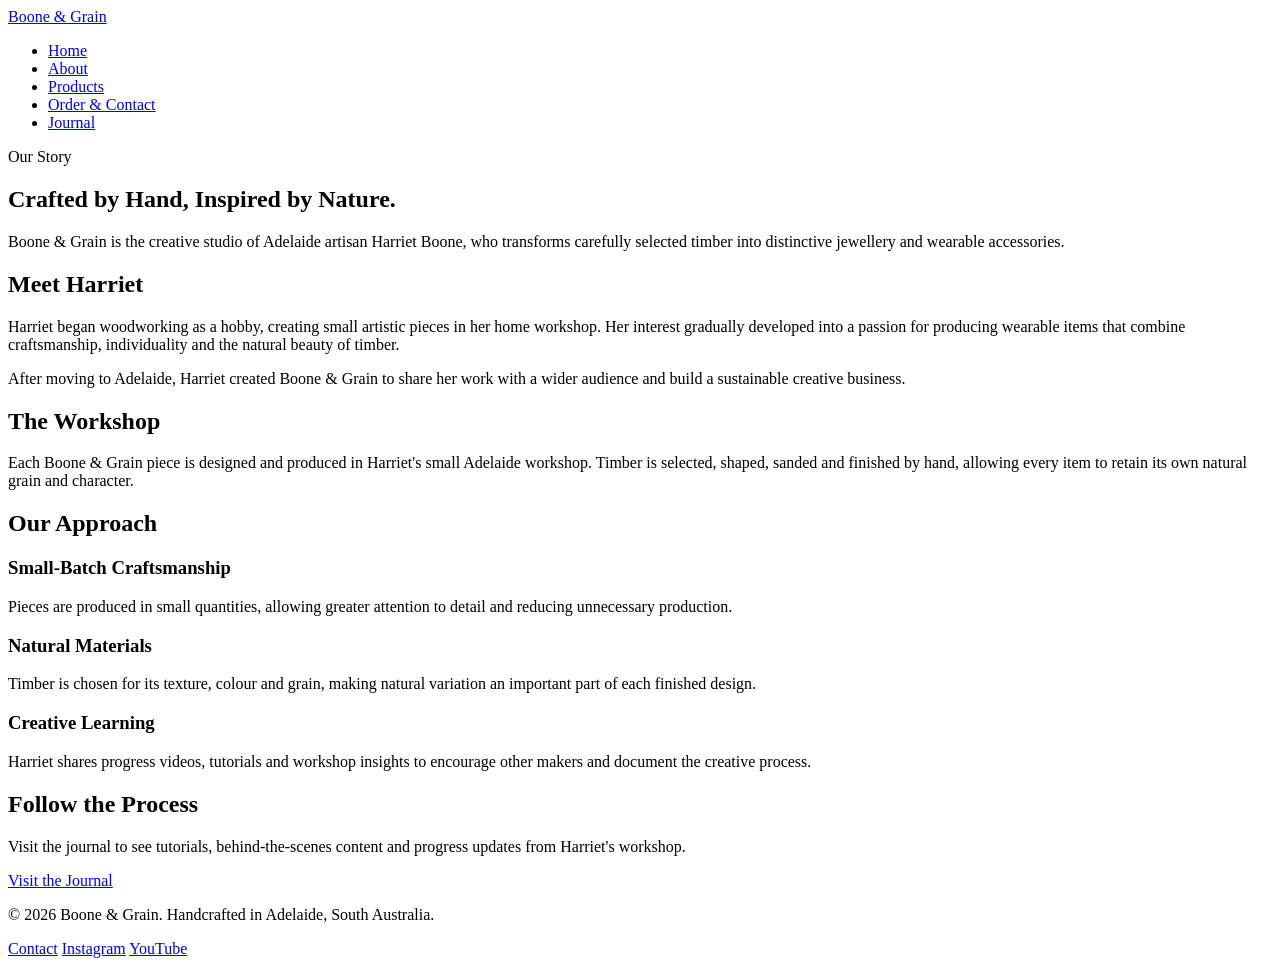
==== about.html @ cd9c3777 "Create semantic HTML structure for five-page website" ====
<!DOCTYPE html>
<html lang="en">

<head>
    <meta charset="UTF-8">
    <meta name="viewport" content="width=device-width, initial-scale=1.0">
    <meta name="description"
        content="Learn about Harriet Boone and the story behind Boone & Grain handcrafted wooden jewellery in Adelaide.">
    <title>About | Boone & Grain</title>
    <link rel="stylesheet" href="css/style.css">
</head>

<body>

    <header>
        <nav aria-label="Main navigation">
            <a href="index.html">Boone & Grain</a>

            <ul>
                <li><a href="index.html">Home</a></li>
                <li><a href="about.html">About</a></li>
                <li><a href="products.html">Products</a></li>
                <li><a href="contact.html">Order & Contact</a></li>
                <li><a href="blog.html">Journal</a></li>
            </ul>
        </nav>
    </header>

    <main>

        <section>
            <p>Our Story</p>
            <h1>Crafted by Hand, Inspired by Nature.</h1>

            <p>
                Boone & Grain is the creative studio of Adelaide artisan Harriet Boone,
                who transforms carefully selected timber into distinctive jewellery
                and wearable accessories.
            </p>
        </section>

        <section>
            <h2>Meet Harriet</h2>

            <p>
                Harriet began woodworking as a hobby, creating small artistic pieces
                in her home workshop. Her interest gradually developed into a passion
                for producing wearable items that combine craftsmanship, individuality
                and the natural beauty of timber.
            </p>

            <p>
                After moving to Adelaide, Harriet created Boone & Grain to share her
                work with a wider audience and build a sustainable creative business.
            </p>
        </section>

        <section>
            <h2>The Workshop</h2>

            <p>
                Each Boone & Grain piece is designed and produced in Harriet's small
                Adelaide workshop. Timber is selected, shaped, sanded and finished by
                hand, allowing every item to retain its own natural grain and character.
            </p>
        </section>

        <section>
            <h2>Our Approach</h2>

            <article>
                <h3>Small-Batch Craftsmanship</h3>
                <p>
                    Pieces are produced in small quantities, allowing greater attention
                    to detail and reducing unnecessary production.
                </p>
            </article>

            <article>
                <h3>Natural Materials</h3>
                <p>
                    Timber is chosen for its texture, colour and grain, making natural
                    variation an important part of each finished design.
                </p>
            </article>

            <article>
                <h3>Creative Learning</h3>
                <p>
                    Harriet shares progress videos, tutorials and workshop insights to
                    encourage other makers and document the creative process.
                </p>
            </article>
        </section>

        <section>
            <h2>Follow the Process</h2>

            <p>
                Visit the journal to see tutorials, behind-the-scenes content and
                progress updates from Harriet's workshop.
            </p>

            <a href="blog.html">Visit the Journal</a>
        </section>

    </main>

    <footer>
        <p>&copy; 2026 Boone & Grain. Handcrafted in Adelaide, South Australia.</p>

        <nav aria-label="Footer navigation">
            <a href="contact.html">Contact</a>
            <a href="#">Instagram</a>
            <a href="#">YouTube</a>
        </nav>
    </footer>

    <script src="js/script.js"></script>

</body>

</html>
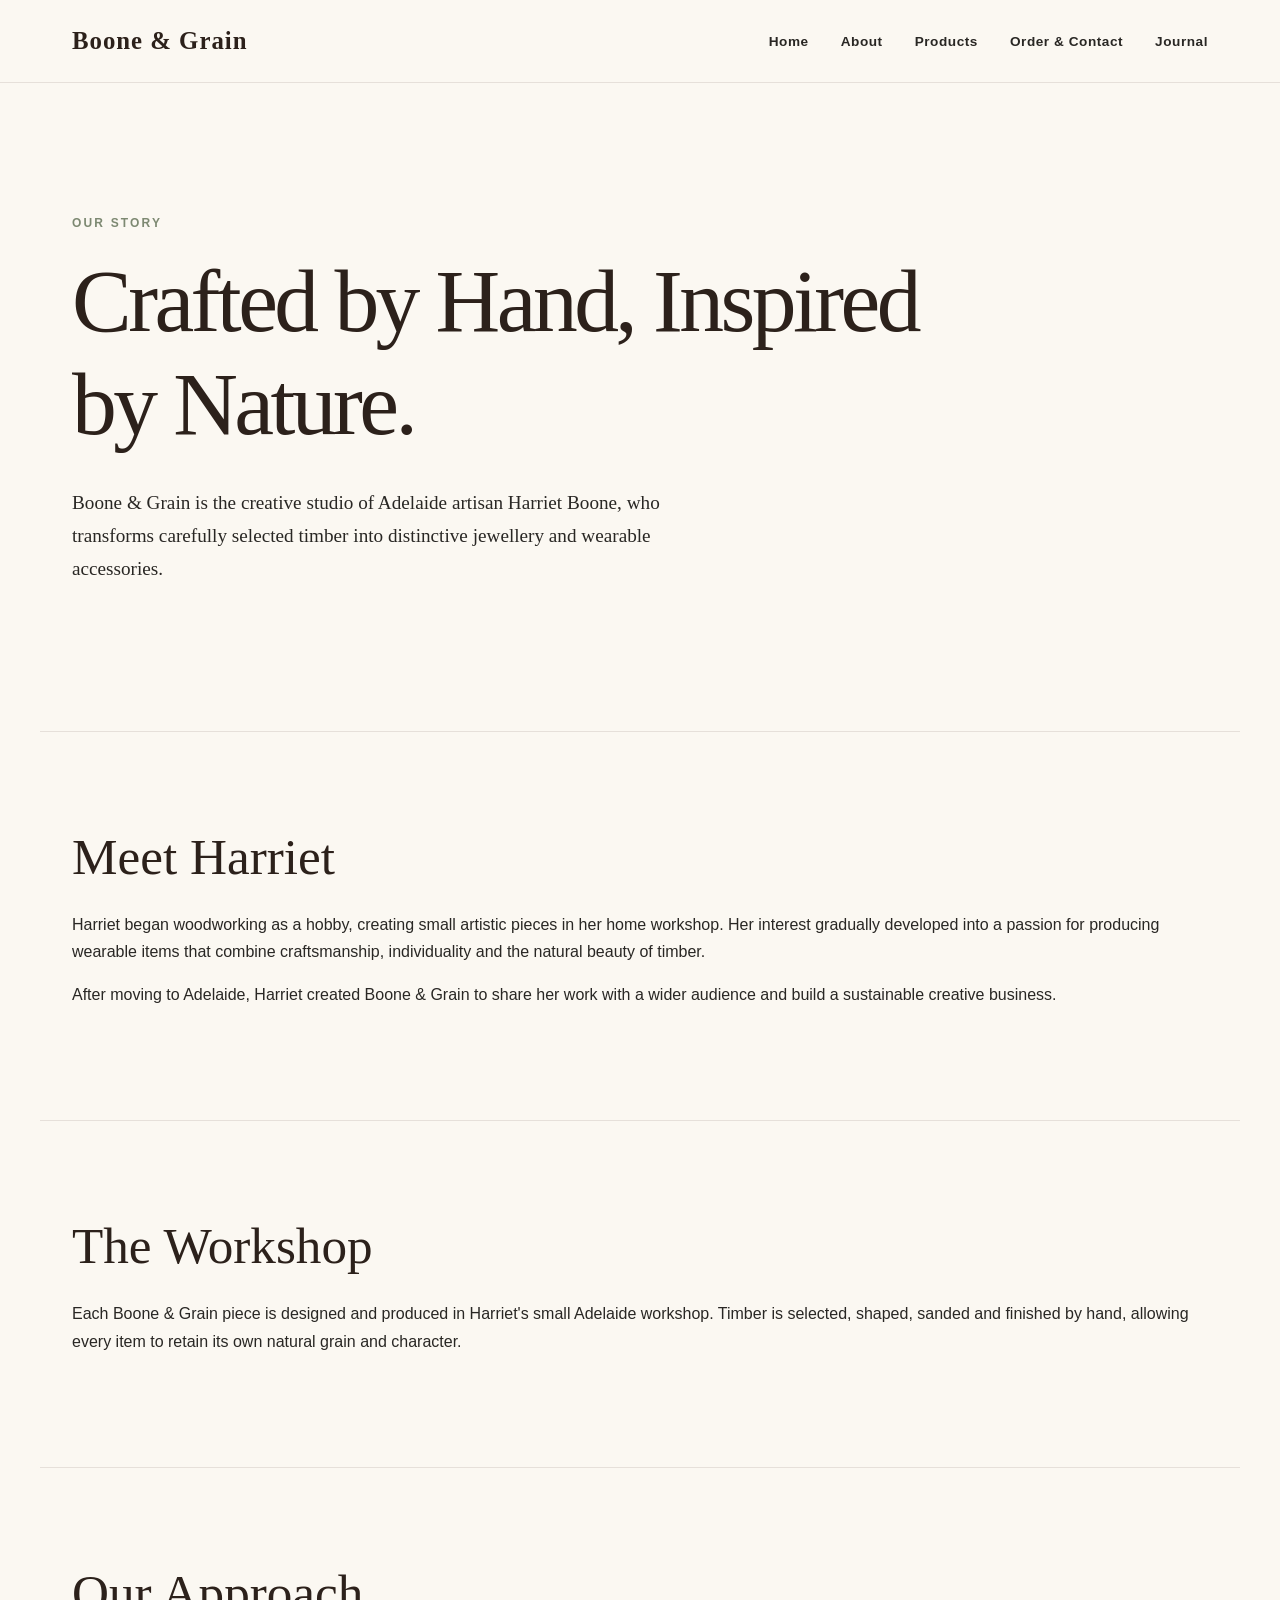
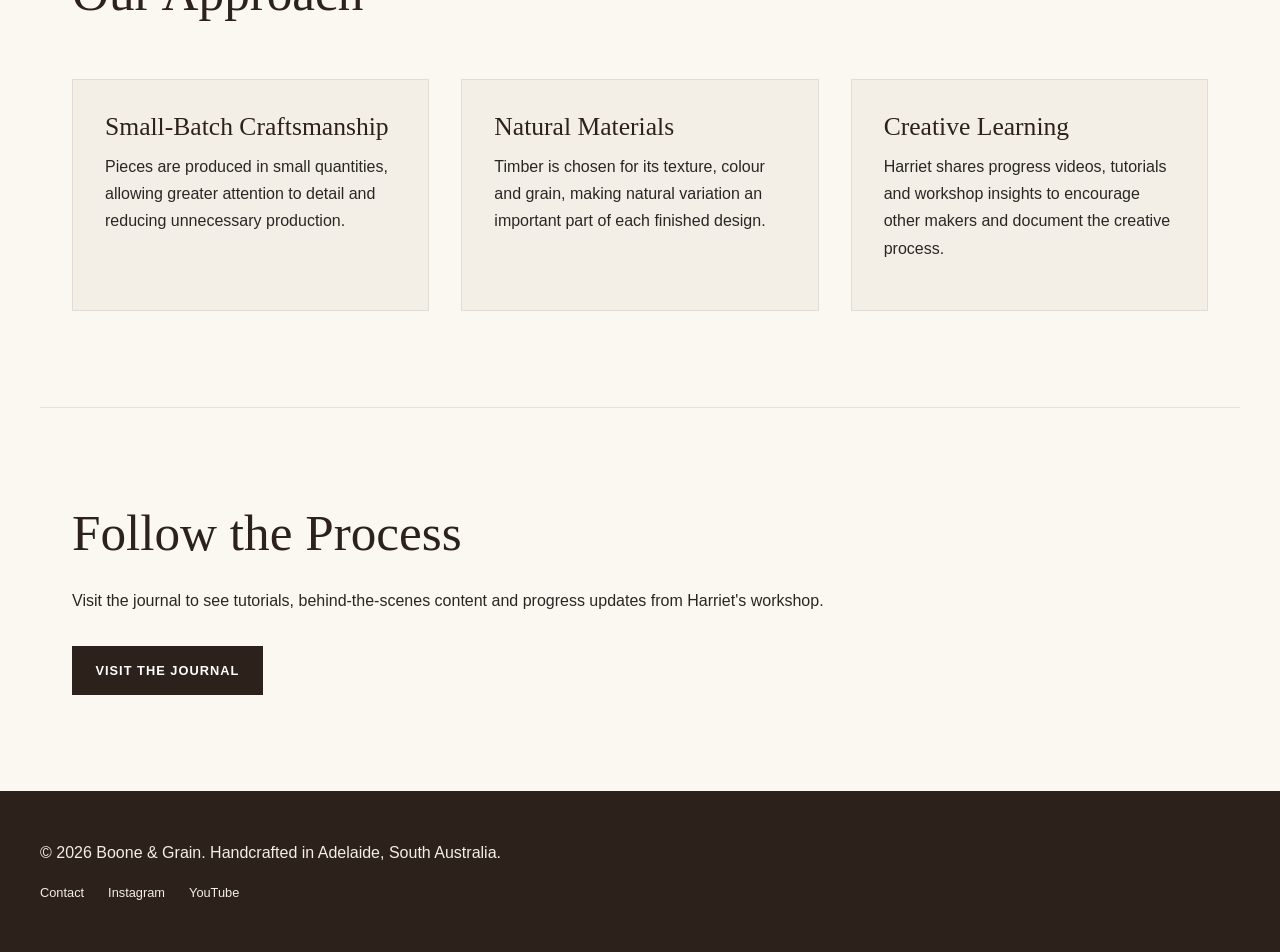
==== commit cea52e3a: "Add accessible responsive mobile navigation" ====
--- a/about.html
+++ b/about.html
@@ -16,7 +16,11 @@
         <nav aria-label="Main navigation">
             <a href="index.html">Boone & Grain</a>
 
-            <ul>
+            <button class="menu-toggle" type="button" aria-expanded="false" aria-controls="main-menu">
+                Menu
+            </button>
+
+            <ul id="main-menu">
                 <li><a href="index.html">Home</a></li>
                 <li><a href="about.html">About</a></li>
                 <li><a href="products.html">Products</a></li>
--- a/css/style.css
+++ b/css/style.css
@@ -0,0 +1,756 @@
+/* BOONE & GRAIN Main Stylesheet */
+
+
+/* ---------- 1. DESIGN SYSTEM ---------- */
+
+:root {
+    --cream: #f4efe6;
+    --light-cream: #fbf8f2;
+    --walnut: #4b3428;
+    --dark-walnut: #2c211b;
+    --sage: #7d8972;
+    --light-sage: #dfe4d8;
+    --charcoal: #292724;
+    --white: #ffffff;
+
+    --serif: Georgia, "Times New Roman", serif;
+    --sans-serif: Arial, Helvetica, sans-serif;
+
+    --max-width: 1200px;
+    --border-radius: 4px;
+    --transition: 0.3s ease;
+}
+
+
+/* ---------- 2. RESET ---------- */
+
+* {
+    box-sizing: border-box;
+    margin: 0;
+    padding: 0;
+}
+
+html {
+    scroll-behavior: smooth;
+}
+
+body {
+    background-color: var(--light-cream);
+    color: var(--charcoal);
+    font-family: var(--sans-serif);
+    line-height: 1.7;
+}
+
+img {
+    display: block;
+    max-width: 100%;
+}
+
+a {
+    color: inherit;
+}
+
+
+/* ---------- 3. TYPOGRAPHY ---------- */
+
+h1,
+h2,
+h3 {
+    color: var(--dark-walnut);
+    font-family: var(--serif);
+    font-weight: 400;
+    line-height: 1.15;
+}
+
+h1 {
+    font-size: clamp(3rem, 7vw, 6.5rem);
+    letter-spacing: -0.04em;
+    max-width: 900px;
+}
+
+h2 {
+    font-size: clamp(2.2rem, 4vw, 3.8rem);
+    margin-bottom: 1.5rem;
+}
+
+h3 {
+    font-size: 1.6rem;
+    margin-bottom: 0.75rem;
+}
+
+p {
+    margin-bottom: 1rem;
+}
+
+section>p:first-child:not(:last-child) {
+    color: var(--sage);
+    font-size: 0.75rem;
+    font-weight: 700;
+    letter-spacing: 0.18em;
+    margin-bottom: 1rem;
+    text-transform: uppercase;
+}
+
+
+/* ---------- 4. HEADER & NAVIGATION ---------- */
+
+header {
+    background-color: rgba(251, 248, 242, 0.96);
+    border-bottom: 1px solid rgba(75, 52, 40, 0.12);
+    position: sticky;
+    top: 0;
+    z-index: 1000;
+}
+
+header nav {
+    align-items: center;
+    display: flex;
+    justify-content: space-between;
+    margin: 0 auto;
+    max-width: var(--max-width);
+    min-height: 82px;
+    padding: 0 2rem;
+}
+
+header nav>a:first-child {
+    color: var(--dark-walnut);
+    font-family: var(--serif);
+    font-size: 1.55rem;
+    font-weight: bold;
+    letter-spacing: 0.04em;
+    text-decoration: none;
+}
+
+header nav ul {
+    align-items: center;
+    display: flex;
+    gap: 2rem;
+    list-style: none;
+}
+
+header nav ul a {
+    font-size: 0.85rem;
+    font-weight: 600;
+    letter-spacing: 0.04em;
+    position: relative;
+    text-decoration: none;
+}
+
+header nav ul a::after {
+    background-color: var(--sage);
+    bottom: -7px;
+    content: "";
+    height: 2px;
+    left: 0;
+    position: absolute;
+    transform: scaleX(0);
+    transform-origin: right;
+    transition: transform var(--transition);
+    width: 100%;
+}
+
+header nav ul a:hover::after,
+header nav ul a:focus::after {
+    transform: scaleX(1);
+    transform-origin: left;
+}
+
+
+/* ---------- 5. GENERAL PAGE LAYOUT ---------- */
+
+main>section {
+    margin: 0 auto;
+    max-width: var(--max-width);
+    padding: 6rem 2rem;
+}
+
+main>section+section {
+    border-top: 1px solid rgba(75, 52, 40, 0.12);
+}
+
+main>section:first-child {
+    align-items: flex-start;
+    display: flex;
+    flex-direction: column;
+    justify-content: center;
+    min-height: 72vh;
+    padding-bottom: 7rem;
+    padding-top: 7rem;
+}
+
+main>section:first-child>p:not(:first-child) {
+    font-family: var(--serif);
+    font-size: 1.2rem;
+    margin-top: 2rem;
+    max-width: 650px;
+}
+
+
+/* ---------- 6. LINKS & BUTTONS ---------- */
+
+main section>a,
+article>a {
+    align-items: center;
+    background-color: var(--dark-walnut);
+    border: 1px solid var(--dark-walnut);
+    color: var(--white);
+    display: inline-flex;
+    font-size: 0.8rem;
+    font-weight: 700;
+    justify-content: center;
+    letter-spacing: 0.08em;
+    margin-top: 1rem;
+    min-height: 48px;
+    padding: 0.8rem 1.4rem;
+    text-decoration: none;
+    text-transform: uppercase;
+    transition:
+        background-color var(--transition),
+        color var(--transition),
+        transform var(--transition);
+}
+
+main section>a:hover,
+article>a:hover {
+    background-color: transparent;
+    color: var(--dark-walnut);
+    transform: translateY(-2px);
+}
+
+
+/* ---------- 7. ARTICLE CARDS ---------- */
+
+section article {
+    margin-top: 2rem;
+}
+
+main section:has(> article) {
+    display: grid;
+    gap: 2rem;
+    grid-template-columns: repeat(3, 1fr);
+}
+
+main section:has(> article)>h2,
+main section:has(> article)>p,
+main section:has(> article)>a {
+    grid-column: 1 / -1;
+}
+
+main section:has(> article) article {
+    background-color: var(--cream);
+    border: 1px solid rgba(75, 52, 40, 0.1);
+    margin-top: 0;
+    padding: 2rem;
+    transition:
+        transform var(--transition),
+        box-shadow var(--transition);
+}
+
+main section:has(> article) article:hover {
+    box-shadow: 0 18px 40px rgba(44, 33, 27, 0.08);
+    transform: translateY(-5px);
+}
+
+
+/* ---------- 8. PRODUCT FILTERS ---------- */
+
+.product-filters {
+    display: flex;
+    flex-wrap: wrap;
+    gap: 0.75rem;
+    margin: 2rem 0 3rem;
+}
+
+.product-filters button {
+    background-color: transparent;
+    border: 1px solid var(--walnut);
+    color: var(--walnut);
+    cursor: pointer;
+    font-family: var(--sans-serif);
+    font-size: 0.75rem;
+    font-weight: 700;
+    letter-spacing: 0.08em;
+    padding: 0.75rem 1.2rem;
+    text-transform: uppercase;
+    transition: var(--transition);
+}
+
+.product-filters button:hover,
+.product-filters button:focus,
+.product-filters button.active {
+    background-color: var(--walnut);
+    color: var(--white);
+}
+
+
+/* ---------- 9. PRODUCT GRID ---------- */
+
+.product-grid {
+    display: grid;
+    gap: 2rem;
+    grid-template-columns: repeat(3, 1fr);
+}
+
+.product-card {
+    background-color: var(--white);
+    border: 1px solid rgba(75, 52, 40, 0.12);
+    display: flex;
+    flex-direction: column;
+    margin: 0;
+    padding: 1.2rem;
+    transition:
+        box-shadow var(--transition),
+        transform var(--transition);
+}
+
+.product-card:hover {
+    box-shadow: 0 20px 45px rgba(44, 33, 27, 0.1);
+    transform: translateY(-6px);
+}
+
+.product-image {
+    align-items: center;
+    aspect-ratio: 4 / 5;
+    background:
+        radial-gradient(circle at center,
+            rgba(125, 137, 114, 0.18),
+            transparent 45%),
+        var(--cream);
+    display: flex;
+    justify-content: center;
+    margin-bottom: 1.5rem;
+    overflow: hidden;
+    position: relative;
+}
+
+.product-image::before {
+    border: 1px solid rgba(75, 52, 40, 0.25);
+    border-radius: 50%;
+    content: "";
+    height: 110px;
+    position: absolute;
+    transform: rotate(-20deg);
+    width: 70px;
+}
+
+.product-image p {
+    bottom: 1rem;
+    color: var(--sage);
+    font-size: 0.7rem;
+    letter-spacing: 0.12em;
+    position: absolute;
+    text-transform: uppercase;
+}
+
+.product-card>p:first-of-type {
+    color: var(--sage);
+    font-size: 0.7rem;
+    font-weight: 700;
+    letter-spacing: 0.12em;
+    text-transform: uppercase;
+}
+
+.product-card>p:last-of-type {
+    color: var(--walnut);
+    font-family: var(--serif);
+    font-size: 1.25rem;
+    margin-top: auto;
+}
+
+.quick-view {
+    background-color: var(--dark-walnut);
+    border: 1px solid var(--dark-walnut);
+    color: var(--white);
+    cursor: pointer;
+    font-size: 0.75rem;
+    font-weight: 700;
+    letter-spacing: 0.08em;
+    margin-top: 0.5rem;
+    padding: 0.9rem 1rem;
+    text-transform: uppercase;
+    transition: var(--transition);
+}
+
+.quick-view:hover {
+    background-color: transparent;
+    color: var(--dark-walnut);
+}
+
+
+/* ---------- 10. CONTACT FORM ---------- */
+
+#enquiry-form {
+    background-color: var(--cream);
+    border: 1px solid rgba(75, 52, 40, 0.12);
+    max-width: 760px;
+    padding: 3rem;
+}
+
+#enquiry-form>div {
+    margin-bottom: 1.5rem;
+}
+
+#enquiry-form label {
+    display: block;
+    font-size: 0.75rem;
+    font-weight: 700;
+    letter-spacing: 0.08em;
+    margin-bottom: 0.5rem;
+    text-transform: uppercase;
+}
+
+#enquiry-form input,
+#enquiry-form select,
+#enquiry-form textarea {
+    background-color: var(--light-cream);
+    border: 1px solid rgba(75, 52, 40, 0.3);
+    border-radius: 0;
+    color: var(--charcoal);
+    font: inherit;
+    padding: 0.9rem 1rem;
+    transition: border-color var(--transition);
+    width: 100%;
+}
+
+#enquiry-form input:focus,
+#enquiry-form select:focus,
+#enquiry-form textarea:focus {
+    border-color: var(--sage);
+    outline: 2px solid rgba(125, 137, 114, 0.2);
+}
+
+#enquiry-form textarea {
+    resize: vertical;
+}
+
+#enquiry-form button {
+    background-color: var(--dark-walnut);
+    border: 1px solid var(--dark-walnut);
+    color: var(--white);
+    cursor: pointer;
+    font-size: 0.8rem;
+    font-weight: 700;
+    letter-spacing: 0.08em;
+    padding: 1rem 1.5rem;
+    text-transform: uppercase;
+    transition: var(--transition);
+}
+
+#enquiry-form button:hover {
+    background-color: transparent;
+    color: var(--dark-walnut);
+}
+
+.error-message {
+    color: #8c2f24;
+    display: block;
+    font-size: 0.8rem;
+    margin-top: 0.35rem;
+    min-height: 1rem;
+}
+
+#form-status {
+    font-weight: 600;
+    margin-top: 1rem;
+}
+
+
+/* ---------- 11. FOOTER ---------- */
+
+footer {
+    background-color: var(--dark-walnut);
+    color: var(--cream);
+    padding: 3rem 2rem;
+}
+
+footer>p,
+footer>nav {
+    margin-left: auto;
+    margin-right: auto;
+    max-width: var(--max-width);
+}
+
+footer nav {
+    display: flex;
+    gap: 1.5rem;
+    margin-top: 1rem;
+}
+
+footer a {
+    color: var(--cream);
+    font-size: 0.8rem;
+    text-decoration: none;
+}
+
+footer a:hover {
+    text-decoration: underline;
+}
+
+
+/* ---------- 12. ACCESSIBILITY ---------- */
+
+a:focus-visible,
+button:focus-visible,
+input:focus-visible,
+select:focus-visible,
+textarea:focus-visible {
+    outline: 3px solid var(--sage);
+    outline-offset: 4px;
+}
+
+/* Product quick-view modal */
+
+.product-modal {
+    align-items: center;
+    background-color: rgba(44, 33, 27, 0.7);
+    display: none;
+    inset: 0;
+    justify-content: center;
+    padding: 1.5rem;
+    position: fixed;
+    z-index: 2000;
+}
+
+.product-modal.open {
+    display: flex;
+}
+
+.modal-content {
+    background-color: var(--light-cream);
+    max-width: 520px;
+    padding: 3rem;
+    position: relative;
+    width: 100%;
+}
+
+.modal-content>p:first-of-type {
+    color: var(--sage);
+    font-size: 0.75rem;
+    font-weight: 700;
+    letter-spacing: 0.12em;
+    text-transform: uppercase;
+}
+
+.modal-content h2 {
+    margin-bottom: 1rem;
+}
+
+#modal-price {
+    color: var(--walnut);
+    font-family: var(--serif);
+    font-size: 1.4rem;
+    margin-top: 1.5rem;
+}
+
+.modal-close {
+    background: none;
+    border: none;
+    color: var(--dark-walnut);
+    cursor: pointer;
+    font-size: 2rem;
+    line-height: 1;
+    position: absolute;
+    right: 1.2rem;
+    top: 1rem;
+}
+
+/* Custom order builder */
+
+.custom-builder {
+    align-items: start;
+    display: grid;
+    gap: 3rem;
+    grid-template-columns: 1.3fr 0.7fr;
+}
+
+.builder-options {
+    display: grid;
+    gap: 1rem;
+    margin-top: 2rem;
+}
+
+.builder-options label {
+    display: block;
+    font-size: 0.75rem;
+    font-weight: 700;
+    letter-spacing: 0.08em;
+    margin-bottom: 0.4rem;
+    text-transform: uppercase;
+}
+
+.builder-options select {
+    background-color: var(--light-cream);
+    border: 1px solid rgba(75, 52, 40, 0.3);
+    color: var(--charcoal);
+    font: inherit;
+    padding: 0.9rem 1rem;
+    width: 100%;
+}
+
+.builder-summary {
+    background-color: var(--dark-walnut);
+    color: var(--cream);
+    padding: 2.5rem;
+}
+
+.builder-summary h3 {
+    color: var(--cream);
+}
+
+.builder-summary>p:first-child {
+    color: var(--light-sage);
+    font-size: 0.7rem;
+    font-weight: 700;
+    letter-spacing: 0.12em;
+    text-transform: uppercase;
+}
+
+#builder-price {
+    border-top: 1px solid rgba(244, 239, 230, 0.25);
+    font-family: var(--serif);
+    font-size: 1.4rem;
+    margin-top: 2rem;
+    padding-top: 1.5rem;
+}
+
+/* Mobile navigation button */
+
+.menu-toggle {
+    background: none;
+    border: 1px solid var(--walnut);
+    color: var(--walnut);
+    cursor: pointer;
+    display: none;
+    font-size: 0.75rem;
+    font-weight: 700;
+    letter-spacing: 0.08em;
+    padding: 0.7rem 1rem;
+    text-transform: uppercase;
+}
+
+/* ---------- 13. TABLET ---------- */
+
+@media (max-width: 900px) {
+
+    header nav {
+        align-items: flex-start;
+        flex-direction: column;
+        gap: 1rem;
+        padding-bottom: 1.2rem;
+        padding-top: 1.2rem;
+    }
+
+    header nav ul {
+        flex-wrap: wrap;
+        gap: 1rem 1.5rem;
+    }
+
+    main section:has(> article) {
+        grid-template-columns: repeat(2, 1fr);
+    }
+
+    .product-grid {
+        grid-template-columns: repeat(2, 1fr);
+    }
+
+    .custom-builder {
+        grid-template-columns: 1fr;
+    }
+
+}
+
+
+/* ---------- 14. MOBILE ---------- */
+
+@media (max-width: 600px) {
+
+    header {
+        position: static;
+    }
+
+    header nav {
+        padding-left: 1.25rem;
+        padding-right: 1.25rem;
+    }
+
+    .menu-toggle {
+        display: block;
+        position: absolute;
+        right: 1.25rem;
+        top: 1.25rem;
+    }
+
+    header nav {
+        position: relative;
+    }
+
+    header nav ul {
+        display: none;
+        flex-direction: column;
+        gap: 0;
+        padding-top: 1rem;
+        width: 100%;
+    }
+
+    header nav ul.open {
+        display: flex;
+    }
+
+    header nav ul li {
+        border-top: 1px solid rgba(75, 52, 40, 0.12);
+        width: 100%;
+    }
+
+    header nav ul a {
+        display: block;
+        padding: 1rem 0;
+    }
+
+    h1 {
+        font-size: clamp(2.8rem, 14vw, 4.5rem);
+    }
+
+    h2 {
+        font-size: 2.3rem;
+    }
+
+    main>section {
+        padding: 4rem 1.25rem;
+    }
+
+    main>section:first-child {
+        min-height: auto;
+        padding-bottom: 5rem;
+        padding-top: 5rem;
+    }
+
+    main section:has(> article) {
+        display: block;
+    }
+
+    main section:has(> article) article {
+        margin-bottom: 1.5rem;
+    }
+
+    .product-grid {
+        grid-template-columns: 1fr;
+    }
+
+    .product-filters {
+        gap: 0.5rem;
+    }
+
+    .product-filters button {
+        flex-grow: 1;
+    }
+
+    #enquiry-form {
+        padding: 1.5rem;
+    }
+
+    footer nav {
+        flex-direction: column;
+        gap: 0.75rem;
+    }
+
+}
